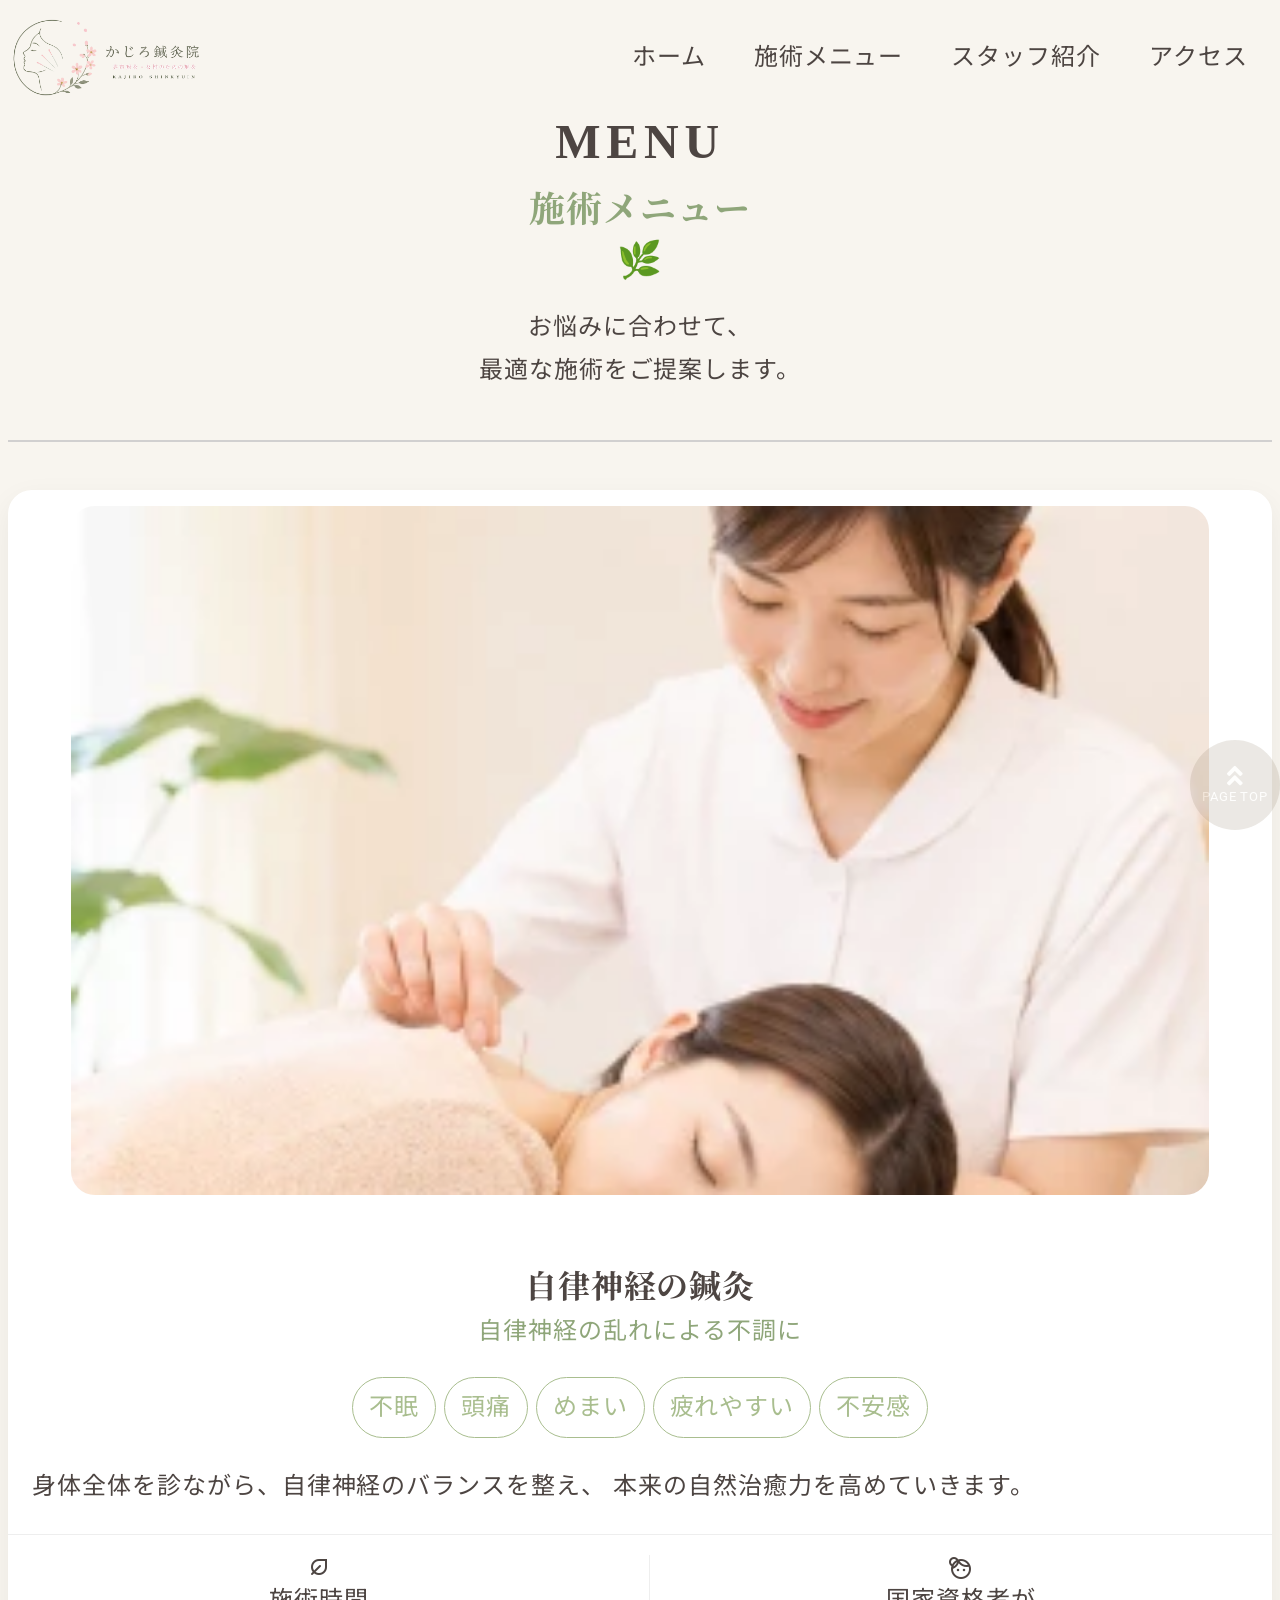
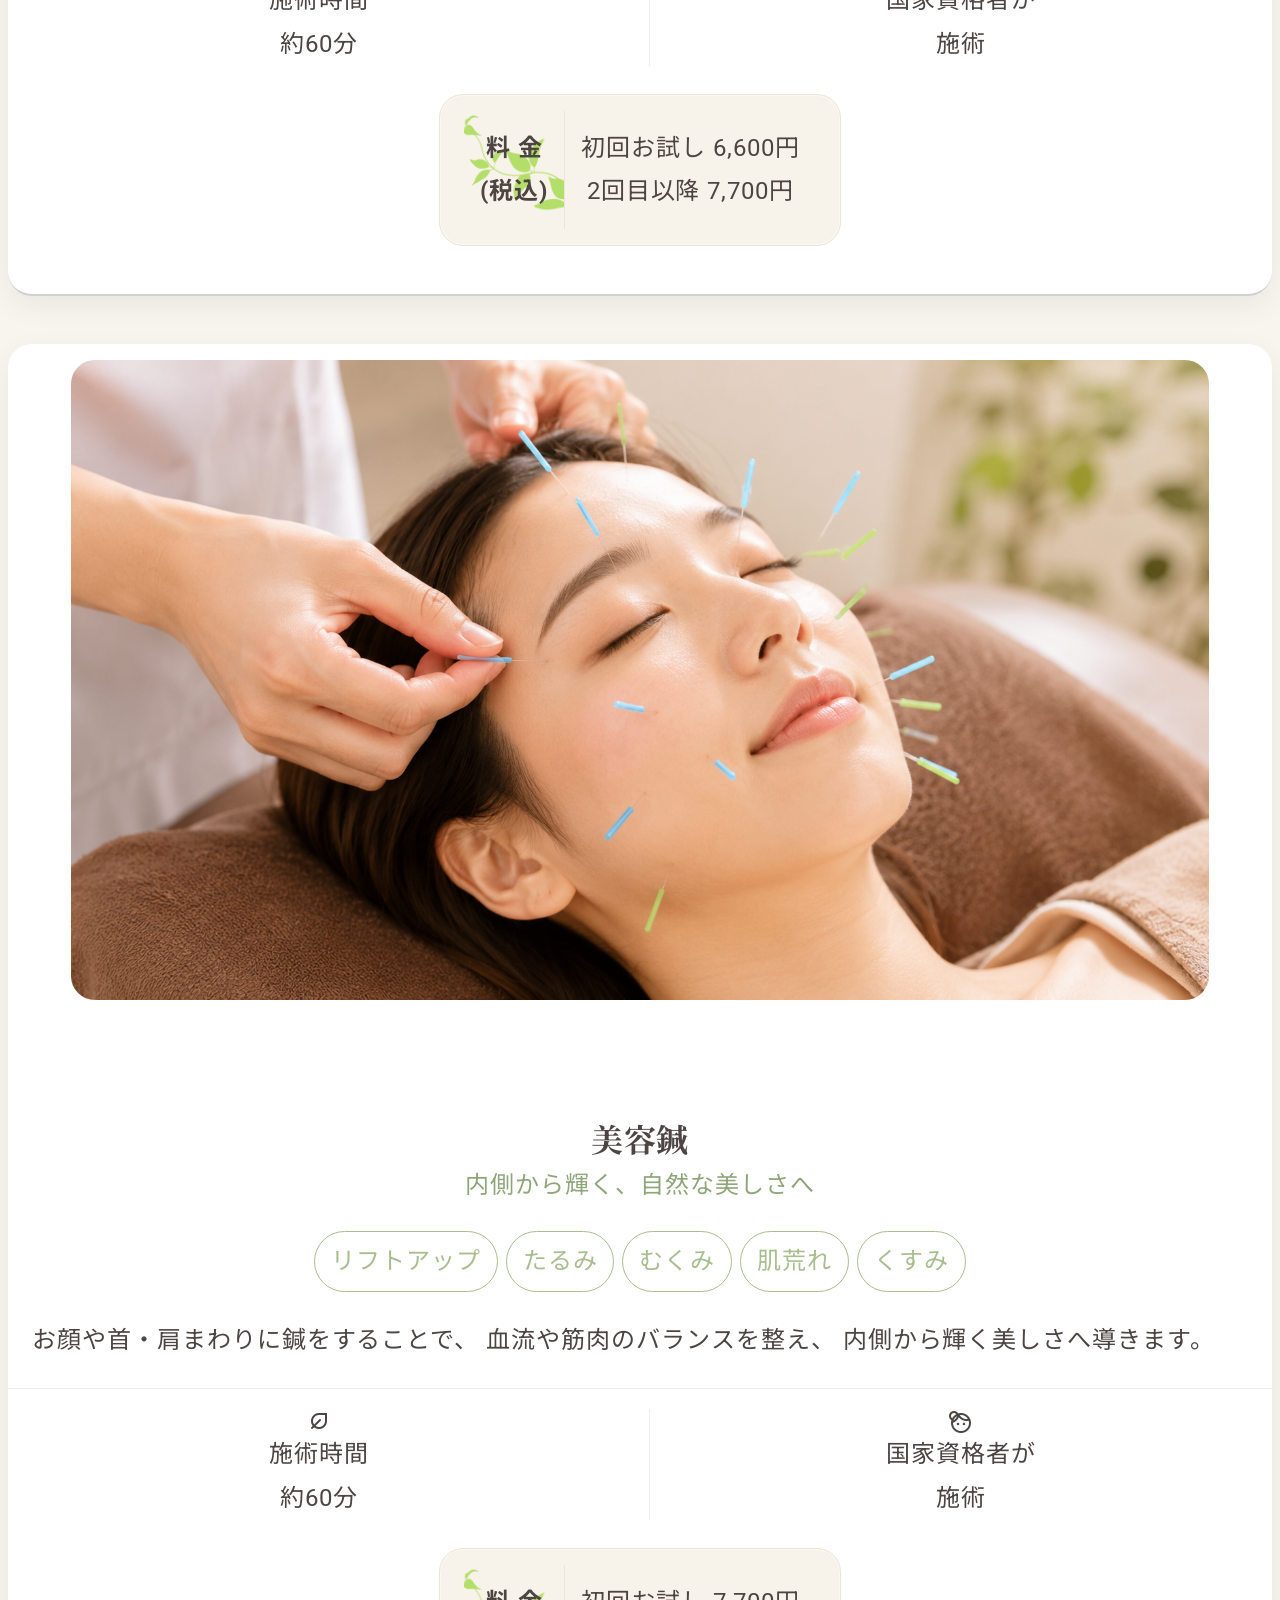
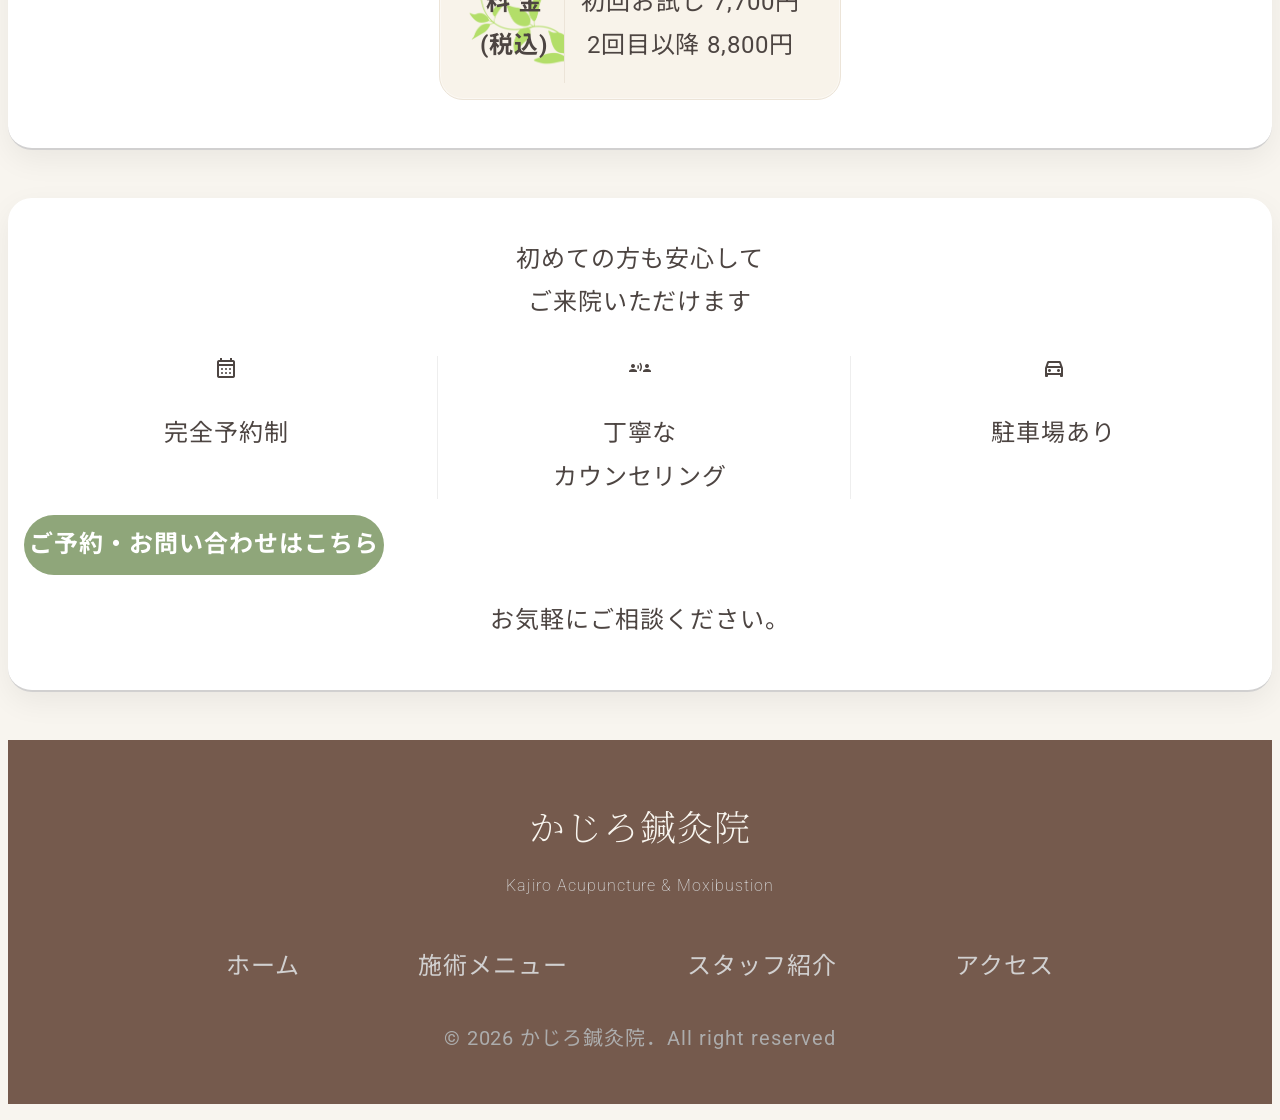
==== menu.html @ 87ce43bc "HTML/CSS編集 編集しました" ====
<!doctype html>
<html lang="ja">
    <head>
        <meta charset="UTF-8" />
        <!-- スマートフォンやタブレットなどのモバイル端末での表示を最適化するための設定 -->
        <meta name="viewport" content="width=device-width, initial-scale=1.0" />
        <!-- 文字化け防止 -->
        <meta name="description" content="千葉県船橋市にあるかじろ鍼灸院" />
        <!-- グーグルフォントNoto Serif Japanese   とNoto Sans JapaneseとRobotoの全3種類、   font-weight400;700のみ取り込み（軽量化） -->
        <link rel="preconnect" href="https://fonts.googleapis.com" />
        <link rel="preconnect" href="https://fonts.gstatic.com" crossorigin />
        <link
            href="https://fonts.googleapis.com/css2?family=Noto+Sans+JP:wght@400;700&family=Noto+Serif+JP:wght@400;700&family=Roboto:wght@400;700&display=swap"
            rel="stylesheet"
        />
        <link
            rel="stylesheet"
            href="https://fonts.googleapis.com/css2?family=Material+Symbols+Outlined:opsz,wght,FILL,GRAD@24,400,0,0&icon_names=calendar_month,communication,directions_car,face_4,nest_eco_leaf"
        />
        <!-- Swiper 公式CSS　コピペして使う -->
        <link
            rel="stylesheet"
            href="https://cdn.jsdelivr.net/npm/swiper@10/swiper-bundle.min.css"
        />
        <!-- Swiper 公式JS　コピペして使う -->
        <script src="https://cdn.jsdelivr.net/npm/swiper@10/swiper-bundle.min.js"></script>
        <!-- リセットＣＳＳ -->
        <link rel="stylesheet" href="./css/reset.css" />
        <!-- ＣＳＳスタイルシート読み込み -->
        <link rel="stylesheet" href="./css/style.css" />
        <!-- ファビコン設置 -->
        <link rel="icon" href="./images/favicon.png" type="image/png" />
        <!-- アイコンフォントとしてFont Awesomeを使用トップページへ戻るボタン -->
        <link rel="stylesheet" href="https://use.fontawesome.com/releases/v5.6.4/css/all.css" />

        <!-- スクロールふわっとjQuery -->
        <script src="https://ajax.googleapis.com/ajax/libs/jquery/3.3.1/jquery.min.js"></script>

        <!-- タブに表示される -->
        <title>かじろ鍼灸院｜心と身体にやさしい鍼灸を。</title>
    </head>

    <body>
        <div class="wrapper" id="top">
            <header class="header">
                <h1 class="header__logo">
                    <a href="/index.html">
                        <img src="./images/h1.png" alt="かじろ鍼灸院" />
                    </a>
                </h1>
                <!-- ハンバーガーメニュー ここから -->
                <div class="menu">
                    <!-- ハンバーガーボタン -->
                    <!-- 読み上げ機能のため、aria-labelを設定 -->
                    <input
                        type="checkbox"
                        id="menu-toggle"
                        aria-label="メニューを開く/閉じる"
                        hidden
                    />
                    <label class="menu__icon" for="menu-toggle">
                        <span class="menu__line"></span>
                        <span class="menu__line"></span>
                        <span class="menu__line"></span>
                    </label>
                    <!-- グローバルナビゲーション -->
                    <nav class="header-nav" role="navigation" aria-label="メインメニュー">
                        <ul class="header-nav__list" role="list">
                            <li class="header-nav__item">
                                <a href="./index.html" class="header-nav__link">ホーム</a>
                            </li>
                            <li class="header-nav__item">
                                <a href="#top" class="header-nav__link">施術メニュー</a>
                            </li>
                            <li class="header-nav__item">
                                <a href="#staff" class="header-nav__link">スタッフ紹介</a>
                            </li>
                            <li class="header-nav__item">
                                <a href="#access" class="header-nav__link">アクセス</a>
                            </li>
                        </ul>
                    </nav>
                </div>
                <!-- ハンバーガーメニューここまで -->
            </header>
            <main>
                <main class="menu-page">
                    <section class="page-title">
                        <div class="page-title__inner">
                            <span class="page-title__en">MENU</span>
                            <h2 class="page-title__ja">施術メニュー<br />&#x1F33F;</h2>
                            <p class="page-title__text">
                                お悩みに合わせて、<br />最適な施術をご提案します。
                            </p>
                        </div>
                    </section>
                    <section class="menu-card">
                        <div class="menu-card__image">
                            <img
                                src="./images/menu-autonomic.webp"
                                alt="自律神経鍼灸"
                                class="menu-card__img"
                            />
                        </div>
                        <div class="menu-card__body">
                            <h2 class="menu-card__title">自律神経の鍼灸</h2>
                            <p class="menu-card__subtitle">自律神経の乱れによる不調に</p>
                            <ul class="menu-card__tags">
                                <li class="menu-card__tag">不眠</li>
                                <li class="menu-card__tag">頭痛</li>
                                <li class="menu-card__tag">めまい</li>
                                <li class="menu-card__tag">疲れやすい</li>
                                <li class="menu-card__tag">不安感</li>
                            </ul>

                            <p class="menu-card__text">
                                身体全体を診ながら、自律神経のバランスを整え、
                                本来の自然治癒力を高めていきます。
                            </p>

                            <div class="menu-card__info">
                                <div class="menu-card__item">
                                    <span class="material-symbols-outlined"> nest_eco_leaf </span>
                                    <span>施術時間<br />約60分</span>
                                </div>

                                <div class="menu-card__item">
                                    <span class="material-symbols-outlined"> face_4 </span
                                    ><span>国家資格者が<br />施術</span>
                                </div>
                            </div>

                            <div class="price__container">
                                <div class="price-title__box">
                                    <p class="price-box__title">料&nbsp金<br />&#40;税込&#41;</p>
                                </div>
                                <div class="price__box">
                                    <p class="price-box__price">初回お試し&nbsp6,600円</p>
                                    <p class="price-box__price">2回目以降&nbsp7,700円</p>
                                </div>
                            </div>
                        </div>
                    </section>
                    <section class="menu-card">
                        <div class="menu-card__image">
                            <img
                                src="./images/menu_biyou.webp"
                                alt="美容鍼"
                                class="menu-card__img"
                            />
                        </div>
                        <div class="menu-card__body">
                            <h2 class="menu-card__title">美容鍼</h2>
                            <p class="menu-card__subtitle">内側から輝く、自然な美しさへ</p>
                            <ul class="menu-card__tags">
                                <li class="menu-card__tag">リフトアップ</li>
                                <li class="menu-card__tag">たるみ</li>
                                <li class="menu-card__tag">むくみ</li>
                                <li class="menu-card__tag">肌荒れ</li>
                                <li class="menu-card__tag">くすみ</li>
                            </ul>
                            <p class="menu-card__text">
                                お顔や首・肩まわりに鍼をすることで、 血流や筋肉のバランスを整え、
                                内側から輝く美しさへ導きます。
                            </p>
                            <div class="menu-card__info">
                                <div class="menu-card__item">
                                    <span class="material-symbols-outlined"> nest_eco_leaf </span>
                                    <span>施術時間<br />約60分</span>
                                </div>

                                <div class="menu-card__item">
                                    <span class="material-symbols-outlined"> face_4 </span
                                    ><span>国家資格者が<br />施術</span>
                                </div>
                            </div>
                            <div class="price__container">
                                <div class="price-title__box">
                                    <p class="price-box__title">料&nbsp金<br />&#40;税込&#41;</p>
                                </div>
                                <div class="price__box">
                                    <p class="price-box__price">初回お試し&nbsp7,700円</p>
                                    <p class="price-box__price">2回目以降&nbsp8,800円</p>
                                </div>
                            </div>
                        </div>
                    </section>

                    <!-- =========================
      ご予約
  ========================== -->

                    <section class="contact-card">
                        <p class="contact-card__text">
                            初めての方も安心して<br />ご来院いただけます
                        </p>
                        <div class="contact-card__items">
                            <div class="contact-card__item">
                                <span class="material-symbols-outlined"> calendar_month </span>
                                <p>完全予約制</p>
                            </div>
                            <div class="contact-card__item">
                                <span class="material-symbols-outlined"> communication </span>
                                <p>丁寧な<br />カウンセリング</p>
                            </div>

                            <div class="contact-card__item">
                                <span class="material-symbols-outlined"> directions_car </span>
                                <p>駐車場あり</p>
                            </div>
                        </div>

                        <a href="contact.html" class="contact-card__button">
                            ご予約・お問い合わせはこちら
                        </a>

                        <p class="contact-card__text">お気軽にご相談ください。</p>
                    </section>
                </main>
            </main>
            <footer class="footer">
                <h2 class="footer__title">
                    かじろ鍼灸院<br /><span>Kajiro&nbsp;Acupuncture&nbsp;&&nbsp;Moxibustion</span>
                </h2>
                <nav class="footer-nav">
                    <ul class="footer-nav__list" role="list">
                        <li class="footer-nav__item">
                            <a href="#top" class="footer-nav__link">ホーム</a>
                        </li>
                        <li class="footer-nav__item">
                            <a href="#Menu" class="footer-nav__link">施術メニュー</a>
                        </li>
                        <li class="footer-nav__item">
                            <a href="#staff" class="footer-nav__link">スタッフ紹介</a>
                        </li>
                        <li class="footer-nav__item">
                            <a href="#access" class="footer-nav__link">アクセス</a>
                        </li>
                    </ul>
                </nav>
                <small class="footer__copyright"
                    >&copy; 2026 かじろ鍼灸院．All right reserved</small
                >
            </footer>
            <div id="page_top"><a href="#"></a></div>
        </div>
        <!-- java scriptは閉じbodyの直上に記入すること -->
        <script src="js/tooltip.js"></script>
        <!-- ジャバスクリプトのオプションについて外部JSファイルに記述 -->
        <script src="./js/swiper.js"></script>
        <script src="./js/scrole.js"></script>
    </body>
</html>
---- css/style.css ----
@charset "UTF-8";

:root {
    /* 本文をゴシック体に */
    --font-body: "Roboto", "Noto Sans JP", sans-serif;
    /* タイトルを明朝体に */
    --font-heading: "Roboto", "Noto Serif JP", serif;

    /* 色設定 */
    --base-color: #f8f5ef;
    --surface-color: #ffffff;
    --main-color: #8fa67a;
    --main-dark: #755a4d;
    --accent-color: #a9be8f;

    /* Textの色設定 */
    --text-color: #4d4542;
    --text-light: #7b726c;
}

/* 全体コンテナ設定 */
.wrapper {
    margin: 1rem;

    @media screen and (width >=768px) {
        /* marginで4か所の余白設定、margin-inlineで左右余白の設定、margin-blockで上下余白の設定が可能 */
        margin-inline: 1.5rem;
    }

    @media screen and (width >=1024px) {
        margin-inline: 2.5rem;
    }

    @media screen and (width >=1280px) {
        /* 1280px以上広がらない設定 */
        max-width: 1280px;
        /* margin-inlineをautoにすることで中央ぞろえ */
        margin-inline: auto;
    }
}

/* 文字設定 */
body {
    font-family: var(--font-body);
    font-weight: 400;
    color: var(--text-color);
    background-color: var(--base-color);
    font-size: 16px;
    line-height: 1.8;
    letter-spacing: 0.04em;

    @media screen and (width>=768px) {
        font-size: 20px;
    }

    @media screen and (width>=1024px) {
        font-size: 24px;
    }
}

.main-visual__button {
    display: block;
    background: var(--surface-color);
    border: 2px solid var(--main-color);
    padding: 1rem;
    margin: 2rem auto;
    border-radius: 4em;
    box-shadow: 0 4px 10px rgba(0, 0, 0, 0.15);
    width: 300px;
    text-align: center;
    color: var(--main-color);
    font-size: 1.3rem;
    position: relative;
    z-index: 1;
    overflow: hidden;
    transition: 0.3s;
    &::before {
        content: "";
        width: 120%;
        height: 200%;
        position: absolute;
        top: -50%;
        right: 0;
        z-index: -1;
        background: var(--main-color);
        border-radius: 0 100% 100% 0;
        transform: translateX(-100%);
        transition: transform ease 0.5s;
    }
    &:hover {
        color: var(--base-color);
        &::before {
            transform: translateX(10%);
        }
    }
}

/* 共通設定 */

a {
    display: block;
    color: var(--text-color);
    text-decoration: none;
    transition: 0.8s;
}

/* 見出し（座布団）共通設定 */
:where(h1, h2, h3) {
    font-family: var(--font-heading);
    font-weight: 700;
    /* 文字周りの余白 */
    padding: 0.5rem;
    /* 左右にさらに1remパディング */
    padding-inline: 1rem;
}

/* 大見出し設定 */
h1 {
    font-size: 1.75rem;
    /* 28px */
    line-height: 1.2;
    margin-bottom: 0.75rem;

    @media screen and (width >=768px) {
        font-size: 2rem;
        /* 32px */
        margin-top: 2.5rem;
        margin-bottom: 1rem;
    }

    @media screen and (width>=1024px) {
        font-size: 2.25rem;
        /*36px*/
        margin-top: 3rem;
        margin-bottom: 1.25rem;
    }
}

/* 中見出し設定 */
h2 {
    font-size: 1.75rem;
    /* 28px */
    line-height: 1.4;
    margin-top: 2rem;
    margin-bottom: 0.75rem;

    @media screen and (width >=768px) {
        font-size: 2rem;
        /* 32px */
        margin-top: 2.5rem;
        margin-bottom: 1rem;
    }

    @media screen and (width>=1024px) {
        font-size: 2.25rem;
        /*36px*/
        margin-top: 3rem;
        margin-bottom: 1.25rem;
    }
}

/* 小見出し設定 */
h3 {
    font-size: 1.5rem;
    /* 24px */
    line-height: 1.4;
    margin-top: 2rem;
    margin-bottom: 0.75rem;

    @media screen and (width >=768px) {
        font-size: 1.75rem;
        /* 28px */
        margin-top: 2.5rem;
        margin-bottom: 1rem;
    }

    @media screen and (width>=1024px) {
        font-size: 2rem;
        /*32px*/
        margin-top: 3rem;
        margin-bottom: 1.25rem;
    }
}

/* セクション設定 */
section {
    border-bottom: 2px solid rgb(209, 208, 208);
    padding-bottom: 3rem;
}
.main-visual {
    padding-bottom: 0;
}
.access {
    border-bottom: none;
    padding: 0;
}

/* ヘッダー設定 */
.header {
    /* ハンバーガーメニューアイコン設定 */
    .menu__icon {
        width: 40px;
        height: 30px;
        position: fixed;
        /*　右上に固定 */
        top: 2rem;
        right: 2rem;
        cursor: pointer;
        z-index: 100;
        display: block;

        @media screen and (width >=768px) {
            display: none;
            /*　表示を消す */
        }
    }

    /* ハンバーガーメニューのライン線について */
    .menu__line {
        display: block;
        height: 4px;
        margin: 6px 0;
        background: var(--text-light);
        border-radius: 2px;
        transition: 0.4s;
    }

    /* 表示されるメニュー */
    .header-nav {
        position: fixed;
        top: 0;
        left: -100%;
        /* ← 初期位置を左へ */
        width: 100%;
        height: 100%;
        background: rgba(143, 166, 122, 0.9);
        box-shadow: 2px 0 8px rgba(0, 0, 0, 0.2);
        transition: left 0.6s ease;
        z-index: 10;

        @media screen and (width >=768px) {
            box-shadow: none;
            /*　影無 */
            position: static;
            background-color: var(--base-color);

            /*　通常位置に表示 */
            .header-nav__list {
                display: flex;
                flex: 1 1 auto;
                padding: 0;
                margin: 0;
            }
        }
    }
    @media screen and (width >=768px) {
        display: flex;
        justify-content: space-between;
        align-items: center;
        .header-nav__item {
            margin: 0 1.5rem;
        }
    }
}

/* h1見出し設定 */
.header__logo {
    width: 200px;
    height: auto;
    margin: 0;
    padding: 0;
}

.header-nav__link {
    /* ホバーアニメーション */
    transition: color 0.3s;

    &:hover {
        color: #eef2f7;
    }

    @media screen and (width >=768px) {
        font-size: 1.25rem;
        white-space: nowrap;
    }
    @media screen and (width>=1024px) {
        font-size: 1.5rem;
    }
}

/* ボタンを押したときの各種設定 */

/* アイコンの変形 */
#menu-toggle:checked + .menu__icon .menu__line:nth-child(1) {
    transform: translateY(10px) rotate(45deg);
    /*　45度回転 */
}

#menu-toggle:checked + .menu__icon .menu__line:nth-child(2) {
    opacity: 0;
    /*　透明にする */
}

#menu-toggle:checked + .menu__icon .menu__line:nth-child(3) {
    transform: translateY(-10px) rotate(-45deg);
    /*　―45度回転 */
}

/* ハンバーガーメニュークリック後のメニューの出現について */
#menu-toggle:checked ~ .header-nav {
    /* leftを0で通常位置へ移動。50％で半分表示される
  ～というのは離れた兄弟要素を指定するときに利用する */
    left: 0;
}

/* Safari 18.4未満対応 */
&::-webkit-details-marker {
    display: none;
}

/* メインページ設定 */

.main-visual__img {
    display: block;
    width: 100%;
}

.main-visual__title {
    font-weight: 500;
    text-align: center;
    margin: 1.5rem auto;
    line-height: 1.8;
    letter-spacing: 0.3em;
}
.main-visual__text {
    text-align: center;
    line-height: 2;
}

@media screen and (width >=1024px) {
    .main-visual {
        position: relative;
    }
    .main-visual__message {
        position: absolute;
        top: 0;
        left: 0;
        height: 100%;
        background: rgba(250, 248, 244, 0.15); /* 半透明 */
        backdrop-filter: blur(8px); /* ガラス風 */
        padding: 10rem 1rem;
        box-shadow: 0 15px 40px rgba(0, 0, 0, 0.15);
        z-index: 10;
        text-align: center;
        opacity: 0;
        transform: translateY(40px);
        animation: fadeUp 0.8s ease forwards;

        .main-visual__title {
            opacity: 0;
            animation: fadeUp 0.8s ease forwards;
            animation-delay: 0.5s;
        }
        .main-visual__text {
            opacity: 0;
            animation: fadeUp 0.8s ease forwards;
            animation-delay: 0.8s;
        }
        .main-visual__button {
            opacity: 0;
            animation: fadeUp 0.8s ease forwards;
            animation-delay: 1.1s;
        }
    }
}

@keyframes fadeUp {
    from {
        opacity: 0;
        transform: translateY(20px);
    }

    to {
        opacity: 1;
        transform: translateY(0);
    }
}

.section-title {
    text-align: center;
    line-height: 1.5;
    font-weight: 300;
    margin-bottom: 3rem;
}

.section-text {
    text-align: center;
    white-space: nowrap;
}

.title-span {
    font-size: 1rem;
    color: var(--accent-color);
    letter-spacing: 0.5em;
    font-weight: 300;
}

.features__container {
    display: flex;
    flex-wrap: wrap;
    gap: 1em;
}

.features__card {
    flex: 1 1 300px;
    padding: 1rem 1.3rem 3rem;
    min-width: 250px;
    text-align: center;
    border-radius: 30px;
    background: var(--surface-color);
    box-shadow: 0 4px 12px rgba(0, 0, 0, 0.08);

    img {
        width: 150px;
        margin: 0 auto;
        @media screen and (width >=768px) {
            width: 200px;
        }
    }
    .features__title {
        font-weight: 300;
        margin: 0;
    }
    /* パソコン以上 */
}

/* カルーセルコンテナ（トップページの写真）設定 */
.menu__container {
    width: 100%;
    margin-top: 2rem;
    margin-inline: auto;
}

/* スライダー全体の設定 */
.swiper {
    width: 100%;
    border-radius: 30px;
}

.swiper-slide {
    background: #fff;
    .menu__img {
        width: 100%;
        height: 300px;
        display: block;
        object-fit: cover;
    }
    .swiper__title {
        font-size: 1rem;
        font-weight: 300;
        span {
            color: var(--main-color);
        }
        @media screen and (width >=768px) {
            font-size: 1.5rem;
        }
    }
    .swiper__text {
        padding: 1rem 1rem 3rem 1rem;
    }
}

.swiper__span {
    color: var(--text-light);
}

/* ページネーションのサイズと色 */
.swiper-pagination-bullet {
    background-color: #bbb;
    height: 12px;
    width: 12px;
}

/* ページネーションがアクティブな時の色 */
.swiper-pagination-bullet-active {
    background-color: #fdf9fb;
}

/* スクロールバー */
.swiper-scrollbar {
    background-color: #bbb;
}

.swiper-scrollbar-drag {
    background-color: #fdf9fb;
}

.menu-link {
    background: var(--base-color);
    border: 1px dotted #de839f;
    border-radius: 24px;
    box-shadow: 0 4px 12px rgba(0, 0, 0, 0.08);
    margin: 0.5rem 0;
    padding: 0rem 0.5rem;
    width: 100%;
    margin-inline: auto;
}
.menu-link__img {
    width: 50%;
    object-fit: cover;
    margin: 0 auto;
}
.menu-link__text {
    text-align: center;
    color: #f28dab;
}
.menu-link__title {
    font-weight: bold;
    margin: 0.5rem 0;
    padding: 0.5rem 0;
}

/* アコーディオン */
.accordion__details {
    background-color: var(--surface-color);
    margin: 0 auto 1rem;
    padding: 0 1rem;
    border-radius: 24px;
    box-shadow: 0 4px 12px rgba(0, 0, 0, 0.08);
    &[open] {
        box-shadow: 0 8px 18px rgba(0, 0, 0, 0.12);
    }
}

/* アコーディオンアイコン*/

.accordion__summary {
    list-style: none;
    /* ▶を非表示 */
    position: relative;
    padding: 1rem 2rem;
    cursor: pointer;
    list-style: none;
    font-weight: 500;
    color: var(--text-light);
    background-color: var(--surface-color);
    transition: 0.3s;
}
.details_content {
    padding: 1rem 2rem;
}

.access__container {
    background: var(--surface-color);
    box-shadow: 0 4px 12px rgba(0, 0, 0, 0.08);
    padding: 1rem;
    min-width: 250px;
    border-radius: 24px;
}

.access__table {
    border: 1px solid #acacac;
    border-collapse: collapse;
    margin: 0 auto;
    margin-bottom: 1.5rem;
}
.access__row {
    text-align: center;
    border: 1px solid #acacac;

    .access__time {
        height: 2rem;
        max-width: 26%;
        width: 100%;
        line-height: 2;
    }
    .access__day {
        border: 1px solid #acacac;
    }
    .access__cell {
        border: 1px solid #acacac;
        width: 100%;
        max-width: 9.2%;
    }
}
.thead {
    background: #f6f6f6;
}

.access__text {
    margin: 1rem 0;
}

.access__map {
    width: 100%;
    position: relative;
    padding-top: 56.25%;
}

.access__map iframe {
    position: absolute;
    top: 0;
    left: 0;
    width: 100%;
    height: 100%;
    border-radius: 24px;
}

/* フッター設定 */
.footer {
    background-color: var(--main-dark);
    color: var(--base-color);
}
.footer__title {
    font-weight: 200;
    text-align: center;
    padding-top: 4rem;
    span {
        font-size: 1rem;
        color: #d1d0d0;
        margin-bottom: 3rem;
    }
}

.footer-nav {
    width: 80%;
    margin-inline: auto;
}

.footer-nav__list {
    display: flex;
    padding: 0;
    margin: 2rem;
    text-align: center;
}
.footer-nav__item {
    padding: 0;
    margin: 0;
    margin-inline: auto;
}

.footer-nav__link {
    color: #d1d0d0;
}

.footer__copyright {
    /* smallタグはインライン要素 */
    display: block;
    text-align: center;
    color: #acacac;
    padding-bottom: 3rem;
}

/* 施術メニューのページ */
.page-title {
    margin-bottom: 3rem;
}
.page-title__inner {
    text-align: center;
    .page-title__en {
        display: block;
        font-size: 3rem;
        font-family: serif;
        font-weight: 700;
        letter-spacing: 0.12em;
        margin-bottom: 0;
    }
    .page-title__ja {
        color: var(--main-color);
        margin-top: 0;
        padding: 0;
    }
    .page-title__text {
        margin-top: 1rem;
    }
}

.menu-card {
    margin-bottom: 3rem;
    padding-top: 1rem;
    background: var(--surface-color);
    border-radius: 24px;
    box-shadow: 0 10px 30px rgba(0, 0, 0, 0.06);
    transition: 0.35s;
    &:hover {
        transform: translateY(-6px);
        box-shadow: 0 18px 40px rgba(0, 0, 0, 0.1);
    }
    .menu-card__image {
        width: 100%;
        aspect-ratio: 16/9;
        object-fit: cover;
    }
    .menu-card__img {
        width: 90%;
        border-radius: 24px;
        object-fit: cover;
        display: block;
        margin: 0 auto;
    }

    .menu-card__title {
        text-align: center;
        font-size: 2rem;
        margin-bottom: 0;
        padding: 0;
    }
    .menu-card__subtitle {
        text-align: center;
        color: var(--main-color);
        margin-top: 0;
        padding: 0;
        margin-bottom: 24px;
    }
    .menu-card__tags {
        display: flex;
        flex-wrap: wrap;
        justify-content: center;
        gap: 0.5rem;
        list-style: none;
        padding: 0;
    }
    .menu-card__tag {
        padding: 0.1rem 0.5rem;
        border-radius: 50px;
        text-align: center;
        border: 1px solid var(--accent-color);
        color: var(--accent-color);
        @media screen and (width <=768px) {
            min-width: 25%;
        }
        @media screen and (width >=768px) {
            padding: 0.5rem 1rem;
            border-radius: 999px;
        }
    }

    .menu-card__text {
        line-height: 2;
        color: var(--text-color);
        margin: 1.5rem;
    }
    .menu-card__info {
        display: flex;
        justify-content: center;
        gap: 18px;
        margin-bottom: 28px;
        padding-top: 20px;
        border-top: 1px solid #eee;
        :first-child {
            border-left: none;
        }
    }
    .menu-card__item {
        flex: 1;
        display: flex;
        flex-direction: column;
        align-items: center;
        align-items: center;
        padding: 0 0.5rem;
        text-align: center;
        border-left: 1px solid #eee;
    }
}
.price__container {
    background: #f8f3ea;
    border-radius: 24px;
    width: fit-content;
    padding: 1rem 1.5rem;
    border: 1px solid #ece4d8;
    box-shadow: inset 0 0 0 1px rgba(255, 255, 255, 0.4);
    display: flex;
    margin: 0 auto;
    align-items: center;
    justify-content: center;
    .price-title__box {
        border-right: 1px solid #ece4d8;
        background-image: url(../images/menu-leaf.png);
        background-size: cover;
        background-position: center;
        padding: 1rem;
    }
    .price__box {
        padding: 1rem;
    }
}
.price-box__title {
    text-align: center;
    font-weight: 700;
    margin: 0;
}
.price-box__price {
    text-align: center;
    margin: 0;
}

.contact-card {
    background-color: var(--surface-color);
    border-radius: 24px;
    padding: 1rem;
    box-shadow: 0 10px 30px rgba(0, 0, 0, 0.06);
    .contact-card__text {
        text-align: center;
        margin-bottom: 2rem;
    }
    .contact-card__items {
        display: flex;
        justify-content: space-between;
        gap: 0.5rem;
        :first-child {
            border-left: none;
        }
    }

    .contact-card__item {
        flex: 1;
        display: flex;
        flex-direction: column;
        align-items: center;
        gap: 0.5rem;
        border-left: 1px solid #eee;
        margin-bottom: 1rem;
        p {
            text-align: center;
        }
    }
}
.contact-card__button {
    display: inline-flex;
    align-items: center;
    justify-content: center;
    gap: 10px;
    width: 100%;
    max-width: 360px;
    height: 60px;
    margin-inline: auto;
    border-radius: 999px;
    background: var(--main-color);
    color: #fff;
    font-weight: 700;
    text-decoration: none;
    transition: 0.35s;
    ::after {
        content: "→";
        font-size: 1.1rem;
        transition: 0.35s;
    }
    :hover {
        background: #a87c53;
        transform: translateY(-3px);
        box-shadow: 0 8px 20px rgba(0, 0, 0, 0.12);
    }
    :hover::after {
        transform: translateX(6px);
    }
}

/* ===========================================
   COMMON
=========================================== */

.menu-card,
.contact-card {
    animation: fadeUp 0.8s ease both;
}

/* ===========================================
   HOVER
=========================================== */

.menu-card__tag {
    transition: 0.3s;
}

.menu-card__tag:hover {
    background: var(--main-color);

    color: #fff;
}

/* ===========================================
   IMAGE
=========================================== */

.menu-card__img {
    display: block;

    width: 100%;

    height: auto;
}

/* ===========================================
   SPACING
=========================================== */

.menu-card:last-of-type {
    margin-bottom: 0;
}

.price-box {
    margin-top: 30px;
}

.menu-card__body > * + * {
    margin-top: 18px;
}

/* ===========================================
   ANIMATION
=========================================== */

@keyframes fadeUp {
    from {
        opacity: 0;

        transform: translateY(30px);
    }

    to {
        opacity: 1;

        transform: translateY(0);
    }
}

/* ===========================================
   BUTTON ACTIVE
=========================================== */

.contact-card__button:active {
    transform: scale(0.98);
}

/* ===========================================
   ACCESSIBILITY
=========================================== */

.contact-card__button:focus-visible {
    outline: 3px solid #88a86b;

    outline-offset: 4px;
}

.menu-card__tag:focus-visible {
    outline: 2px solid var(--main-color);

    outline-offset: 2px;
}
あと1つで完成です！




/* パンくずリストについて */
.breadcrumb__link {
    display: inline;
}

.breadcrumb li::after {
    content: ">";
    margin: 0 10px;
}

.breadcrumb li:last-child::after {
    content: none;
}

.breadcrumb {
    margin: 0;
    padding: 0;
    list-style-type: none;
    display: flex;
}

/* ページトップへ戻るボタン */

#page_top {
    width: 90px;
    height: 90px;
    position: fixed;
    right: 0;
    bottom: 70px;
    background: #887a61;
    opacity: 0.6;
    border-radius: 50%;
}

#page_top a {
    position: relative;
    display: block;
    width: 90px;
    height: 90px;
    text-decoration: none;
}

#page_top a::before {
    font-family: "Font Awesome 5 Free";
    font-weight: 900;
    content: "\f102";
    font-size: 25px;
    color: var(--base-color);
    position: absolute;
    width: 25px;
    height: 25px;
    top: -40px;
    bottom: 0;
    right: 0;
    left: 0;
    margin: auto;
    text-align: center;
}

#page_top a::after {
    content: "PAGE TOP";
    font-size: 13px;
    color: var(--base-color);
    position: absolute;
    top: 45px;
    bottom: 0;
    right: 0;
    left: 0;
    margin: auto;
    text-align: center;
}
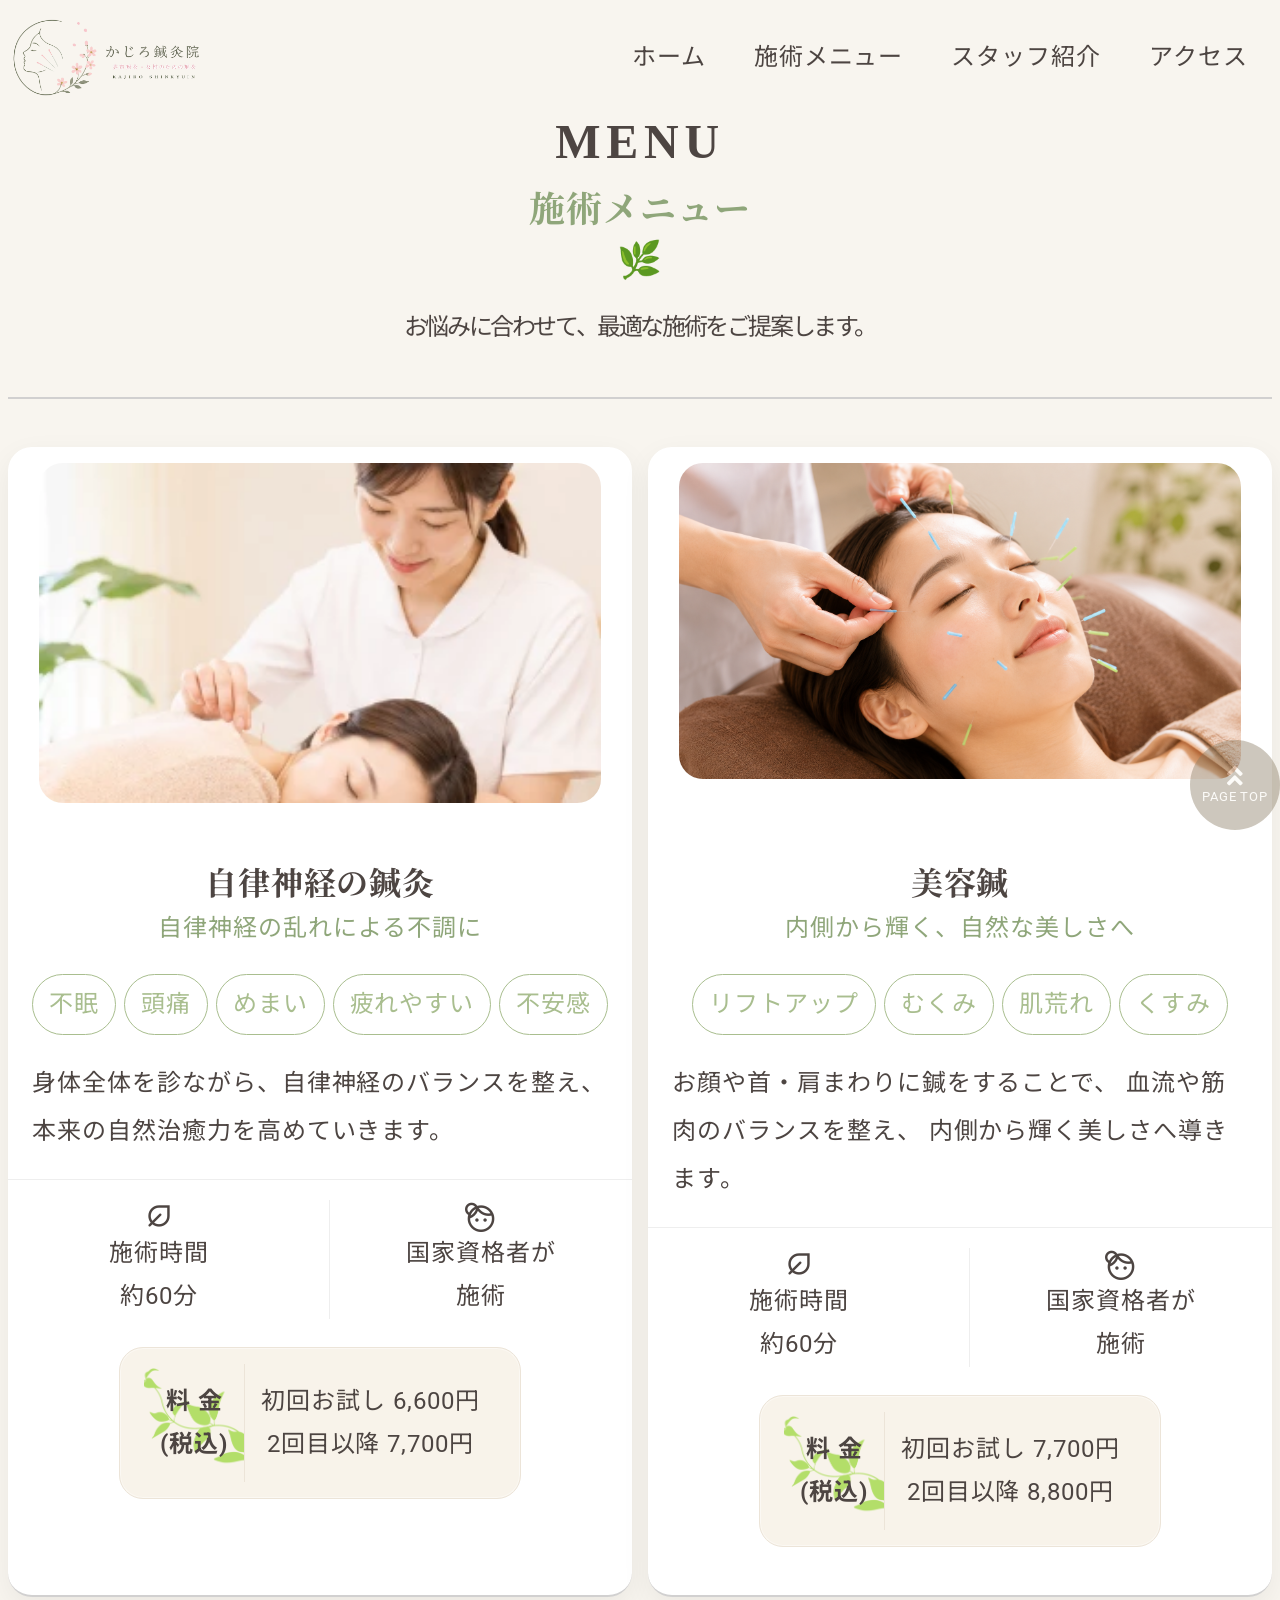
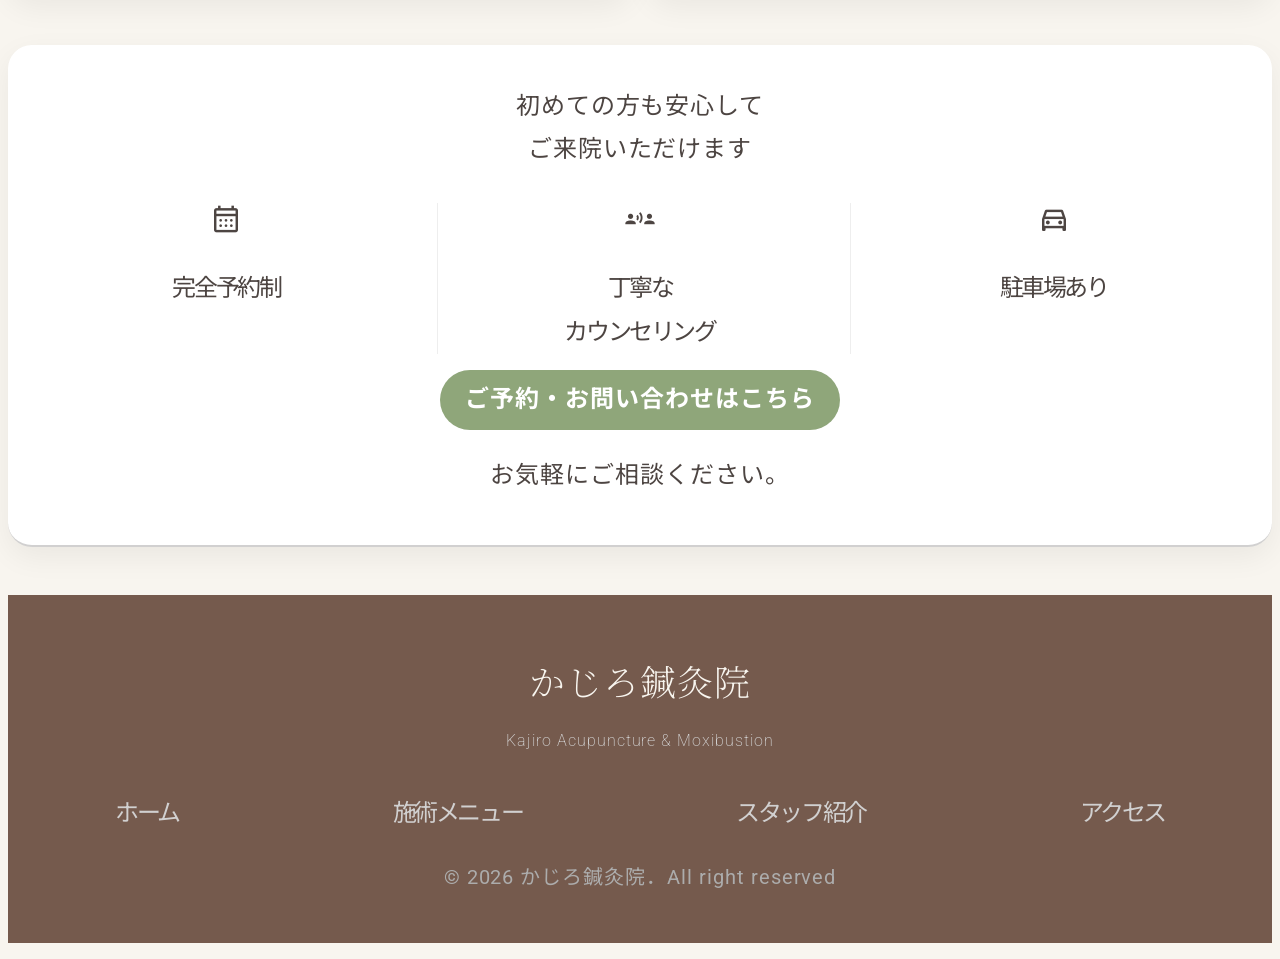
==== commit 6da53929: "html編集" ====
--- a/menu.html
+++ b/menu.html
@@ -73,7 +73,7 @@
                                 <a href="#top" class="header-nav__link">施術メニュー</a>
                             </li>
                             <li class="header-nav__item">
-                                <a href="#staff" class="header-nav__link">スタッフ紹介</a>
+                                <a href="./staff.html" class="header-nav__link">スタッフ紹介</a>
                             </li>
                             <li class="header-nav__item">
                                 <a href="#access" class="header-nav__link">アクセス</a>
@@ -83,17 +83,15 @@
                 </div>
                 <!-- ハンバーガーメニューここまで -->
             </header>
-            <main>
-                <main class="menu-page">
-                    <section class="page-title">
-                        <div class="page-title__inner">
-                            <span class="page-title__en">MENU</span>
-                            <h2 class="page-title__ja">施術メニュー<br />&#x1F33F;</h2>
-                            <p class="page-title__text">
-                                お悩みに合わせて、<br />最適な施術をご提案します。
-                            </p>
-                        </div>
-                    </section>
+            <main class="menu-page">
+                <section class="page-title">
+                    <div class="page-title__inner">
+                        <span class="page-title__en">MENU</span>
+                        <h2 class="page-title__ja">施術メニュー<br />&#x1F33F;</h2>
+                        <p class="page-title__text">お悩みに合わせて、最適な施術をご提案します。</p>
+                    </div>
+                </section>
+                <div class="menu-card__container">
                     <section class="menu-card">
                         <div class="menu-card__image">
                             <img
@@ -112,24 +110,20 @@
                                 <li class="menu-card__tag">疲れやすい</li>
                                 <li class="menu-card__tag">不安感</li>
                             </ul>
-
                             <p class="menu-card__text">
                                 身体全体を診ながら、自律神経のバランスを整え、
                                 本来の自然治癒力を高めていきます。
                             </p>
-
                             <div class="menu-card__info">
                                 <div class="menu-card__item">
                                     <span class="material-symbols-outlined"> nest_eco_leaf </span>
                                     <span>施術時間<br />約60分</span>
                                 </div>
-
                                 <div class="menu-card__item">
                                     <span class="material-symbols-outlined"> face_4 </span
                                     ><span>国家資格者が<br />施術</span>
                                 </div>
                             </div>
-
                             <div class="price__container">
                                 <div class="price-title__box">
                                     <p class="price-box__title">料&nbsp金<br />&#40;税込&#41;</p>
@@ -154,7 +148,6 @@
                             <p class="menu-card__subtitle">内側から輝く、自然な美しさへ</p>
                             <ul class="menu-card__tags">
                                 <li class="menu-card__tag">リフトアップ</li>
-                                <li class="menu-card__tag">たるみ</li>
                                 <li class="menu-card__tag">むくみ</li>
                                 <li class="menu-card__tag">肌荒れ</li>
                                 <li class="menu-card__tag">くすみ</li>
@@ -168,7 +161,6 @@
                                     <span class="material-symbols-outlined"> nest_eco_leaf </span>
                                     <span>施術時間<br />約60分</span>
                                 </div>
-
                                 <div class="menu-card__item">
                                     <span class="material-symbols-outlined"> face_4 </span
                                     ><span>国家資格者が<br />施術</span>
@@ -185,38 +177,30 @@
                             </div>
                         </div>
                     </section>
-
-                    <!-- =========================
-      ご予約
-  ========================== -->
-
-                    <section class="contact-card">
-                        <p class="contact-card__text">
-                            初めての方も安心して<br />ご来院いただけます
-                        </p>
-                        <div class="contact-card__items">
-                            <div class="contact-card__item">
-                                <span class="material-symbols-outlined"> calendar_month </span>
-                                <p>完全予約制</p>
-                            </div>
-                            <div class="contact-card__item">
-                                <span class="material-symbols-outlined"> communication </span>
-                                <p>丁寧な<br />カウンセリング</p>
-                            </div>
-
-                            <div class="contact-card__item">
-                                <span class="material-symbols-outlined"> directions_car </span>
-                                <p>駐車場あり</p>
-                            </div>
-                        </div>
-
-                        <a href="contact.html" class="contact-card__button">
-                            ご予約・お問い合わせはこちら
-                        </a>
-
-                        <p class="contact-card__text">お気軽にご相談ください。</p>
-                    </section>
-                </main>
+                </div>
+                <section class="contact-card">
+                    <p class="contact-card__text">初めての方も安心して<br />ご来院いただけます</p>
+                    <div class="contact-card__items">
+                        <div class="contact-card__item">
+                            <span class="material-symbols-outlined"> calendar_month </span>
+                            <p>完全予約制</p>
+                        </div>
+                        <div class="contact-card__item">
+                            <span class="material-symbols-outlined"> communication </span>
+                            <p>丁寧な<br />カウンセリング</p>
+                        </div>
+                        <div class="contact-card__item">
+                            <span class="material-symbols-outlined"> directions_car </span>
+                            <p>駐車場あり</p>
+                        </div>
+                    </div>
+
+                    <a href="contact.html" class="contact-card__button">
+                        ご予約・お問い合わせはこちら
+                    </a>
+
+                    <p class="contact-card__text">お気軽にご相談ください。</p>
+                </section>
             </main>
             <footer class="footer">
                 <h2 class="footer__title">
@@ -231,7 +215,7 @@
                             <a href="#Menu" class="footer-nav__link">施術メニュー</a>
                         </li>
                         <li class="footer-nav__item">
-                            <a href="#staff" class="footer-nav__link">スタッフ紹介</a>
+                            <a href="./staff.html" class="footer-nav__link">スタッフ紹介</a>
                         </li>
                         <li class="footer-nav__item">
                             <a href="#access" class="footer-nav__link">アクセス</a>
--- a/css/style.css
+++ b/css/style.css
@@ -104,6 +104,10 @@
     transition: 0.8s;
 }
 
+.material-symbols-outlined {
+    font-size: 2rem;
+}
+
 /* 見出し（座布団）共通設定 */
 :where(h1, h2, h3) {
     font-family: var(--font-heading);
@@ -335,6 +339,7 @@
 .main-visual__text {
     text-align: center;
     line-height: 2;
+    letter-spacing: -0.1em; /* 文字間隔を狭く設定 */
 }
 
 @media screen and (width >=1024px) {
@@ -374,18 +379,6 @@
     }
 }
 
-@keyframes fadeUp {
-    from {
-        opacity: 0;
-        transform: translateY(20px);
-    }
-
-    to {
-        opacity: 1;
-        transform: translateY(0);
-    }
-}
-
 .section-title {
     text-align: center;
     line-height: 1.5;
@@ -507,17 +500,24 @@
 }
 .menu-link__img {
     width: 50%;
-    object-fit: cover;
     margin: 0 auto;
+    padding-bottom: 0.5rem;
 }
 .menu-link__text {
     text-align: center;
     color: #f28dab;
 }
 .menu-link__title {
+    text-align: center;
     font-weight: bold;
-    margin: 0.5rem 0;
+    margin: 0;
     padding: 0.5rem 0;
+    &:hover {
+        color: var(--accent-color);
+        &::before {
+            transform: translateX(10%);
+        }
+    }
 }
 
 /* アコーディオン */
@@ -538,7 +538,7 @@
     list-style: none;
     /* ▶を非表示 */
     position: relative;
-    padding: 1rem 2rem;
+    padding: 1rem;
     cursor: pointer;
     list-style: none;
     font-weight: 500;
@@ -547,7 +547,7 @@
     transition: 0.3s;
 }
 .details_content {
-    padding: 1rem 2rem;
+    padding: 1rem;
 }
 
 .access__container {
@@ -589,10 +589,17 @@
 
 .access__text {
     margin: 1rem 0;
+    @media screen and (width>=1024px) {
+        padding-left: 16rem;
+    }
 }
 
 .access__map {
     width: 100%;
+    max-width: 800px;
+    max-height: 450px;
+    aspect-ratio: 16 / 9;
+    margin: 0 auto;
     position: relative;
     padding-top: 56.25%;
 }
@@ -623,20 +630,17 @@
 }
 
 .footer-nav {
-    width: 80%;
-    margin-inline: auto;
+    width: 100%;
 }
 
 .footer-nav__list {
     display: flex;
     padding: 0;
-    margin: 2rem;
-    text-align: center;
 }
 .footer-nav__item {
+    letter-spacing: -0.1em; /* 文字間隔を狭く設定 */
+    margin-inline: auto;
     padding: 0;
-    margin: 0;
-    margin-inline: auto;
 }
 
 .footer-nav__link {
@@ -647,6 +651,7 @@
     /* smallタグはインライン要素 */
     display: block;
     text-align: center;
+    margin: 0 auto;
     color: #acacac;
     padding-bottom: 3rem;
 }
@@ -672,6 +677,16 @@
     }
     .page-title__text {
         margin-top: 1rem;
+        letter-spacing: -0.1em; /* 文字間隔を狭く設定 */
+    }
+}
+
+.menu-card__container {
+    @media screen and (width>=1024px) {
+        display: grid;
+        grid-template-columns: 1fr 1fr;
+        grid-template-rows: 1fr;
+        gap: 1rem;
     }
 }
 
@@ -686,6 +701,7 @@
         transform: translateY(-6px);
         box-shadow: 0 18px 40px rgba(0, 0, 0, 0.1);
     }
+
     .menu-card__image {
         width: 100%;
         aspect-ratio: 16/9;
@@ -819,6 +835,7 @@
         align-items: center;
         gap: 0.5rem;
         border-left: 1px solid #eee;
+        letter-spacing: -0.1em; /* 文字間隔を狭く設定 */
         margin-bottom: 1rem;
         p {
             text-align: center;
@@ -826,14 +843,14 @@
     }
 }
 .contact-card__button {
-    display: inline-flex;
+    display: flex;
     align-items: center;
     justify-content: center;
+    margin: 0 auto;
     gap: 10px;
     width: 100%;
     max-width: 360px;
     height: 60px;
-    margin-inline: auto;
     border-radius: 999px;
     background: var(--main-color);
     color: #fff;
@@ -853,60 +870,24 @@
     :hover::after {
         transform: translateX(6px);
     }
+    @media screen and (width >=768px) {
+        max-width: 400px;
+    }
+    @media screen and (width>=1024px) {
+        padding: 0.5rem;
+    }
 }
 
 /* ===========================================
    COMMON
 =========================================== */
-
+.features__card,
 .menu-card,
 .contact-card {
     animation: fadeUp 0.8s ease both;
 }
 
 /* ===========================================
-   HOVER
-=========================================== */
-
-.menu-card__tag {
-    transition: 0.3s;
-}
-
-.menu-card__tag:hover {
-    background: var(--main-color);
-
-    color: #fff;
-}
-
-/* ===========================================
-   IMAGE
-=========================================== */
-
-.menu-card__img {
-    display: block;
-
-    width: 100%;
-
-    height: auto;
-}
-
-/* ===========================================
-   SPACING
-=========================================== */
-
-.menu-card:last-of-type {
-    margin-bottom: 0;
-}
-
-.price-box {
-    margin-top: 30px;
-}
-
-.menu-card__body > * + * {
-    margin-top: 18px;
-}
-
-/* ===========================================
    ANIMATION
 =========================================== */
 
@@ -923,34 +904,6 @@
         transform: translateY(0);
     }
 }
-
-/* ===========================================
-   BUTTON ACTIVE
-=========================================== */
-
-.contact-card__button:active {
-    transform: scale(0.98);
-}
-
-/* ===========================================
-   ACCESSIBILITY
-=========================================== */
-
-.contact-card__button:focus-visible {
-    outline: 3px solid #88a86b;
-
-    outline-offset: 4px;
-}
-
-.menu-card__tag:focus-visible {
-    outline: 2px solid var(--main-color);
-
-    outline-offset: 2px;
-}
-あと1つで完成です！
-
-
-
 
 /* パンくずリストについて */
 .breadcrumb__link {
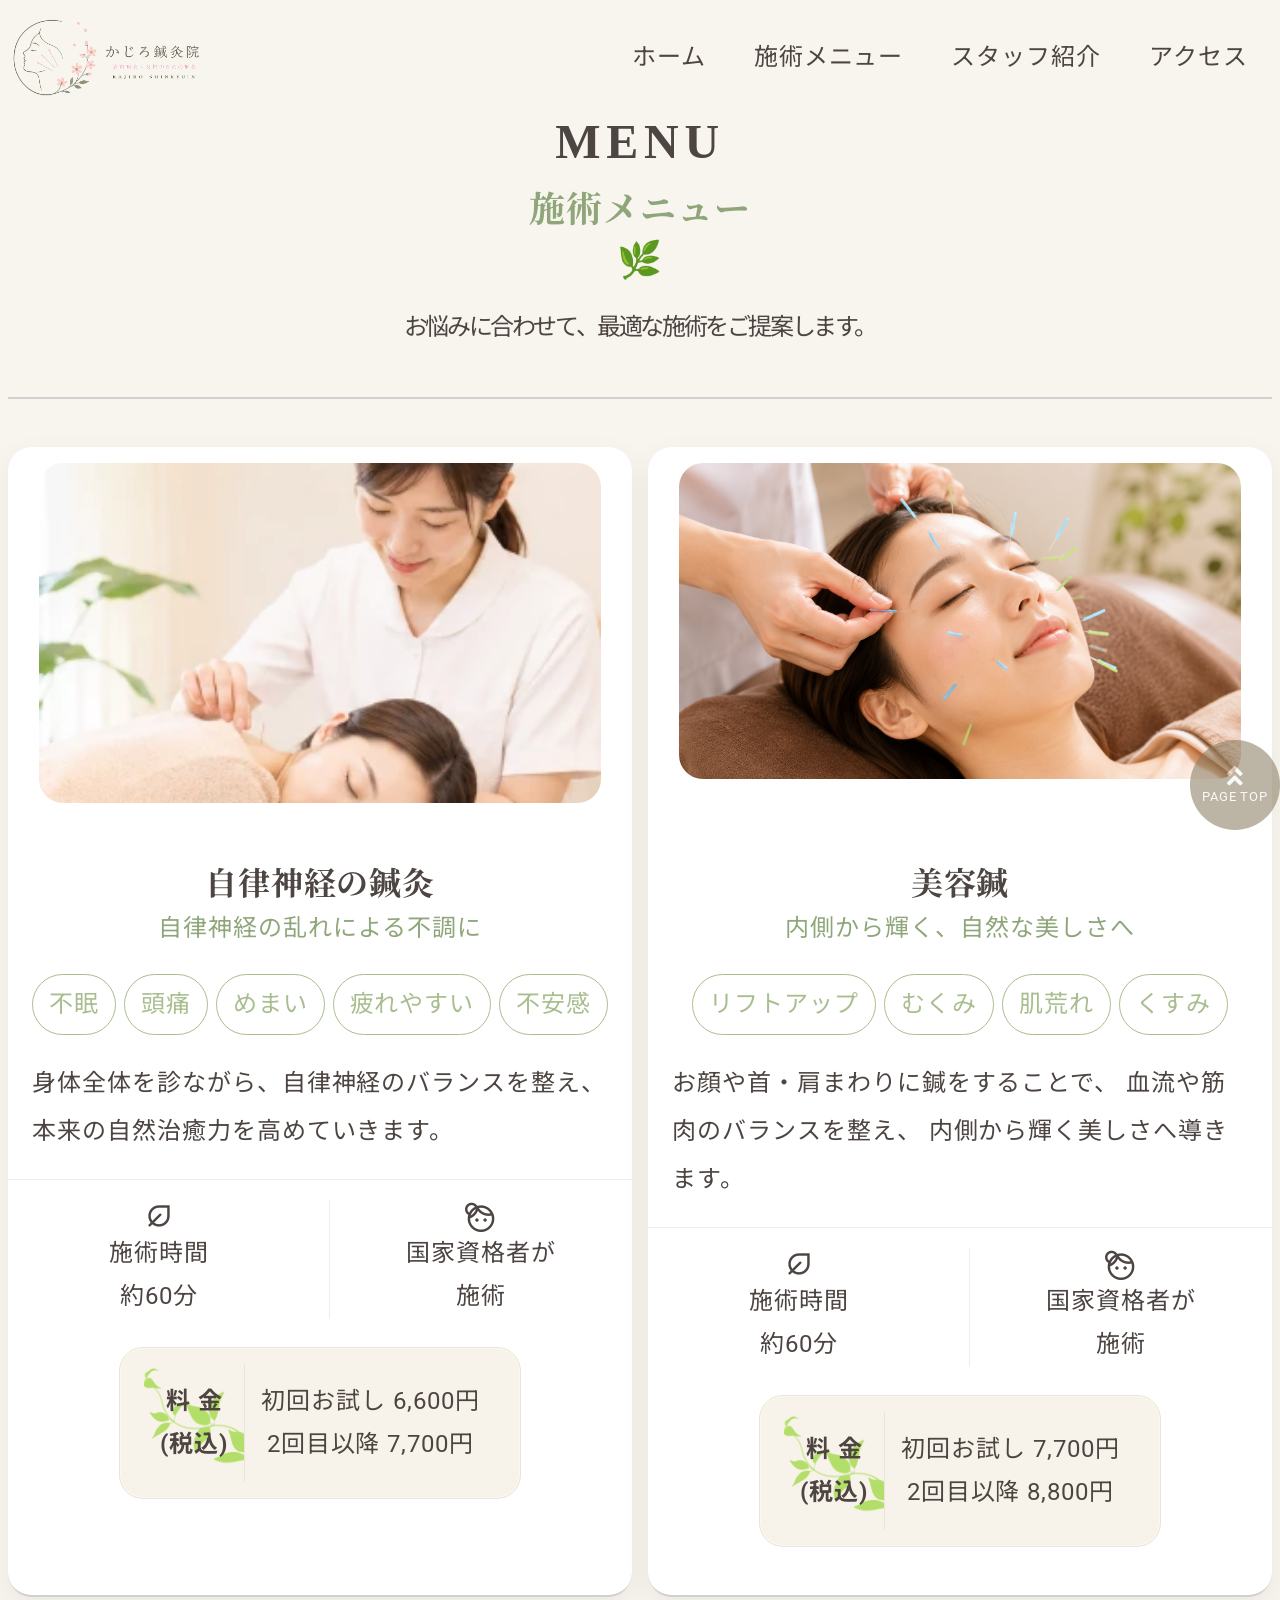
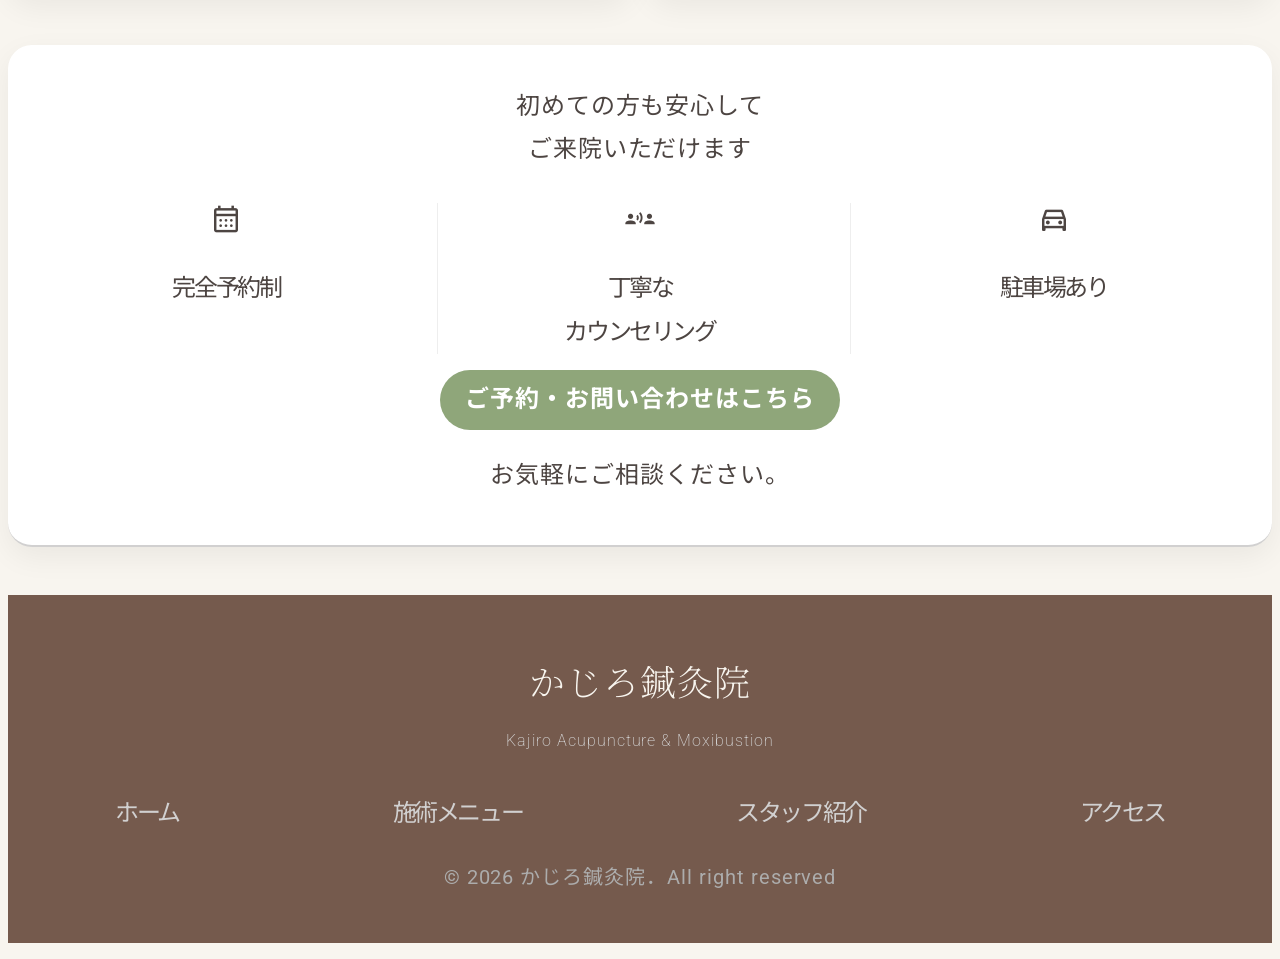
==== commit 08298735: "最終提出" ====
--- a/menu.html
+++ b/menu.html
@@ -189,6 +189,7 @@
                             <span class="material-symbols-outlined"> communication </span>
                             <p>丁寧な<br />カウンセリング</p>
                         </div>
+
                         <div class="contact-card__item">
                             <span class="material-symbols-outlined"> directions_car </span>
                             <p>駐車場あり</p>
--- a/css/style.css
+++ b/css/style.css
@@ -194,7 +194,8 @@
 .main-visual {
     padding-bottom: 0;
 }
-.access {
+.access,
+.feature {
     border-bottom: none;
     padding: 0;
 }
@@ -905,6 +906,76 @@
     }
 }
 
+/* スタッフページ */
+.staff-card {
+    text-align: center;
+    background: #fff;
+    border-radius: 24px;
+    overflow: hidden;
+    box-shadow: 0 10px 30px rgba(0, 0, 0, 0.06);
+    margin-bottom: 3rem;
+    padding-bottom: 0;
+    transition: 0.4s;
+    &:hover {
+        transform: translateY(-6px);
+        box-shadow: 0 18px 40px rgba(0, 0, 0, 0.1);
+    }
+    .staff-card__image {
+        margin-inline: auto;
+    }
+    .staff-card__img {
+        max-width: 300px;
+        background-color: rgb(245, 229, 193);
+        border-radius: 24px;
+        margin: 0.5rem auto;
+    }
+    @media screen and (width>=768px) {
+        display: flex;
+    }
+}
+.staff-card__body {
+    @media screen and (width>=768px) {
+        width: 50%;
+        line-height: 1;
+        padding-top: 1rem;
+    }
+    .staff-card__job {
+        color: var(--accent-color);
+        font-size: 1.5rem;
+    }
+}
+.staff-card__profile {
+    display: flex;
+    flex-direction: column;
+    gap: 1rem;
+    padding: 0;
+    .staff-card__item {
+        list-style: none;
+        align-items: center;
+        gap: 12px;
+        line-height: 1.8;
+    }
+}
+.message {
+    background: #fff;
+    border-radius: 24px;
+    padding: 2rem 1.5rem;
+    box-shadow: 0 10px 30px rgba(0, 0, 0, 0.05);
+    margin-bottom: 48px;
+    transition: 0.4s;
+    &:hover {
+        transform: translateY(-6px);
+        box-shadow: 0 18px 40px rgba(0, 0, 0, 0.1);
+    }
+
+    .message__title {
+        text-align: center;
+        font-size: 1.5rem;
+        font-family: "Noto Serif JP", serif;
+        margin-bottom: 28px;
+    }
+}
+
 /* パンくずリストについて */
 .breadcrumb__link {
     display: inline;
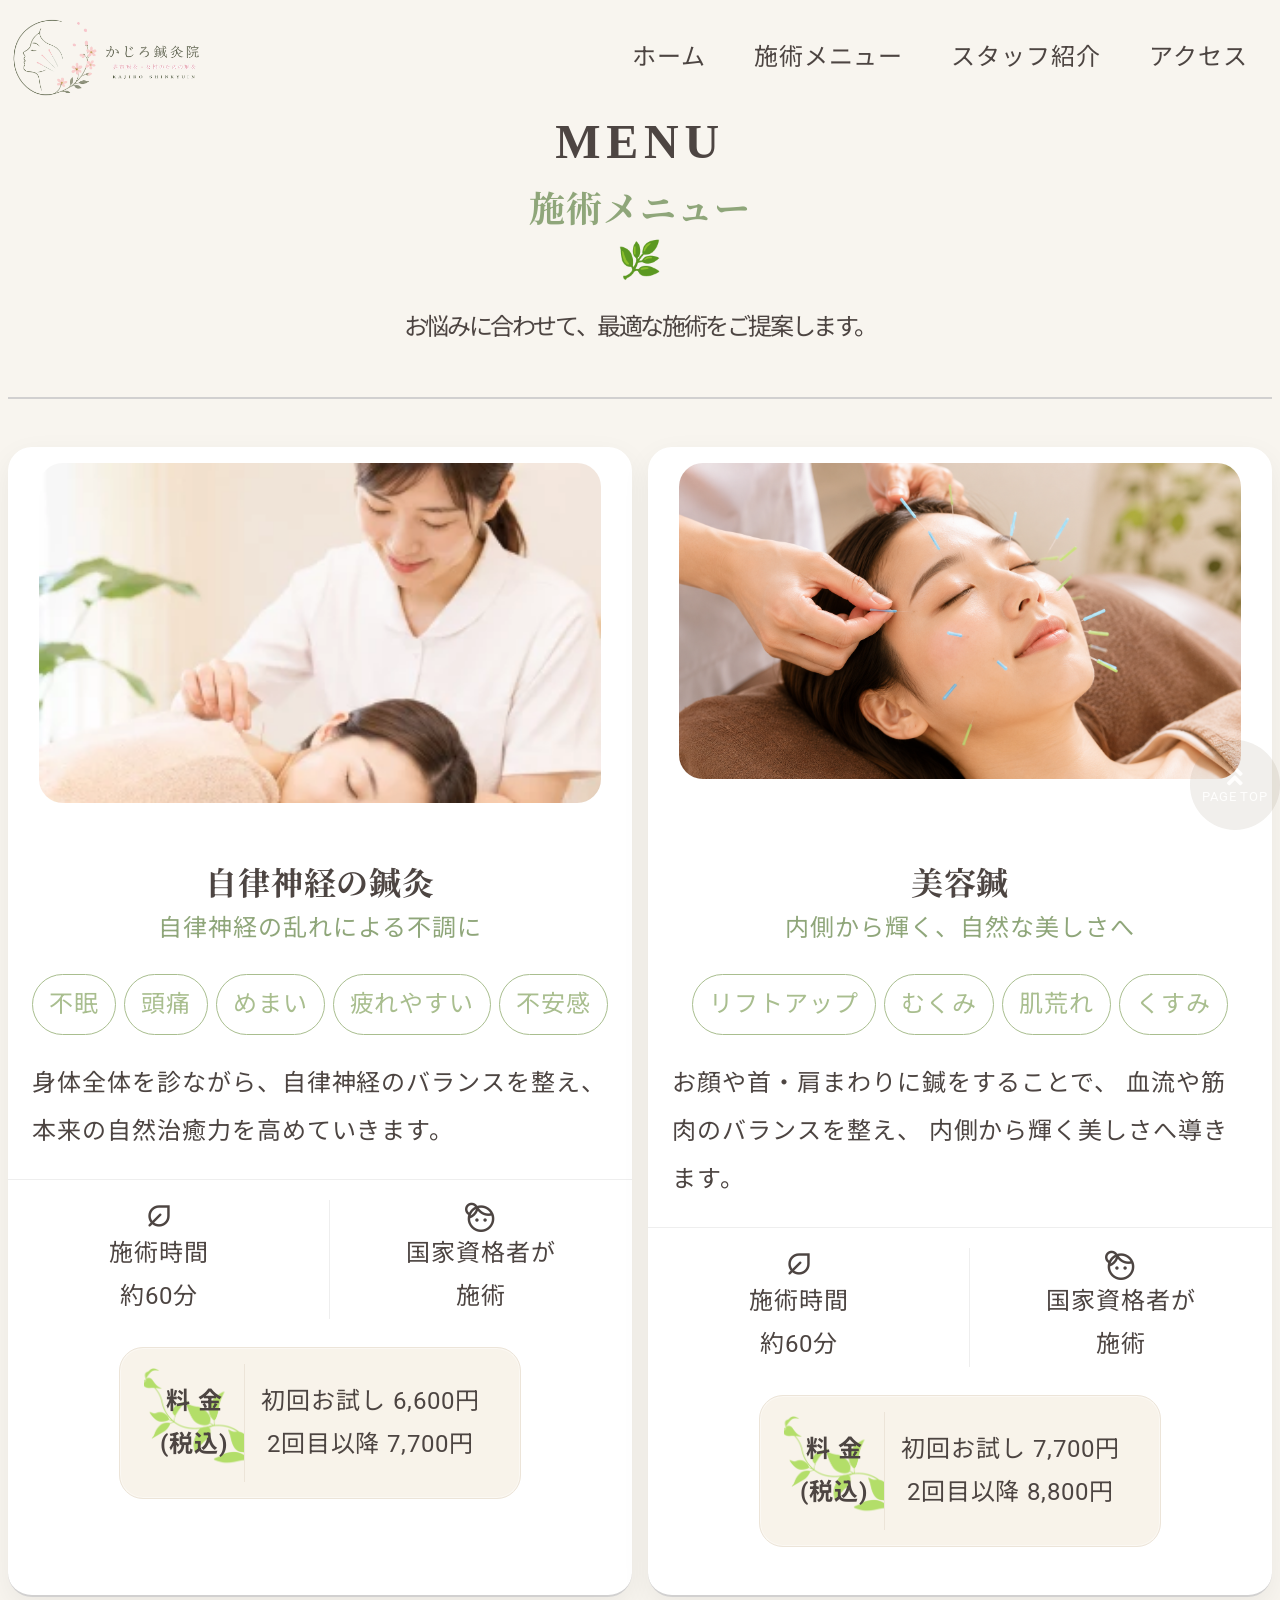
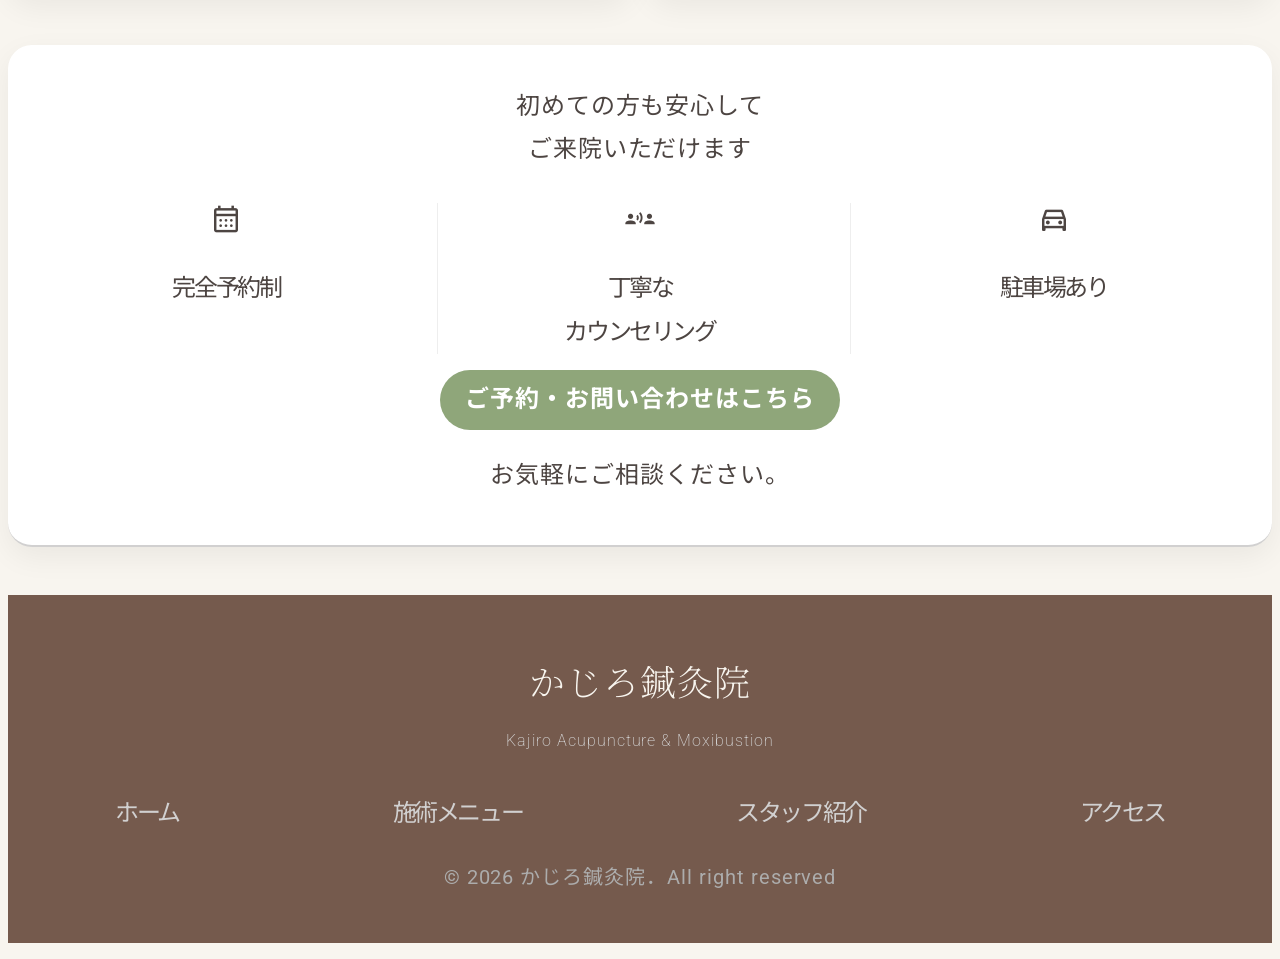
==== commit d9f7b2c8: "ポートフォリオサイト完成" ====
--- a/menu.html
+++ b/menu.html
@@ -76,7 +76,7 @@
                                 <a href="./staff.html" class="header-nav__link">スタッフ紹介</a>
                             </li>
                             <li class="header-nav__item">
-                                <a href="#access" class="header-nav__link">アクセス</a>
+                                <a href="./index.html#access" class="header-nav__link">アクセス</a>
                             </li>
                         </ul>
                     </nav>
@@ -219,7 +219,7 @@
                             <a href="./staff.html" class="footer-nav__link">スタッフ紹介</a>
                         </li>
                         <li class="footer-nav__item">
-                            <a href="#access" class="footer-nav__link">アクセス</a>
+                            <a href="./index.html#access" class="footer-nav__link">アクセス</a>
                         </li>
                     </ul>
                 </nav>
